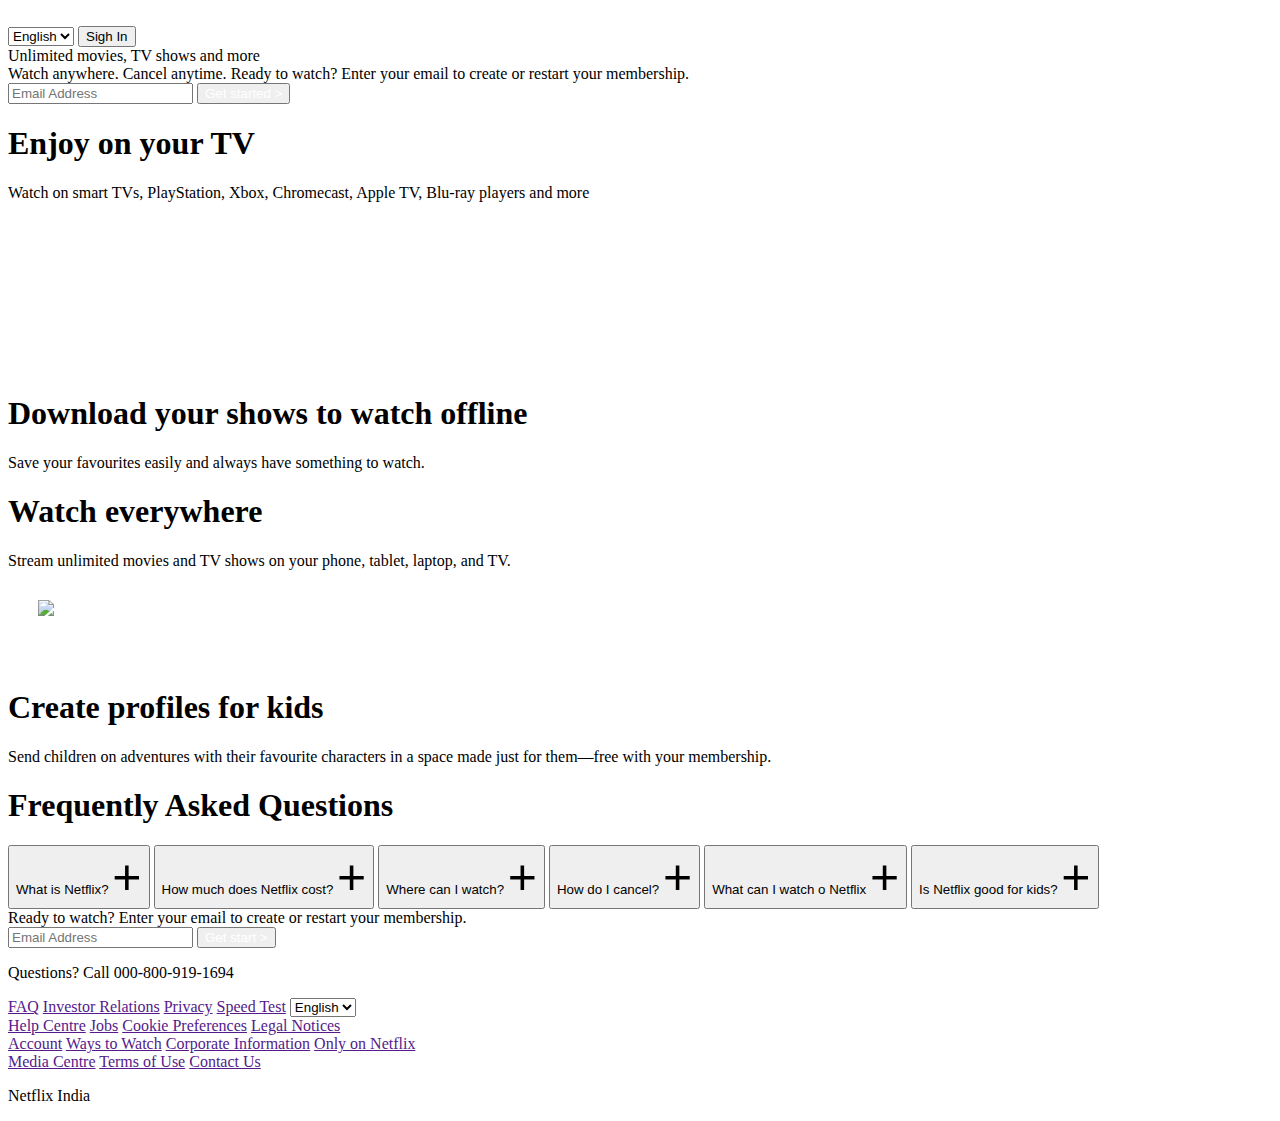
==== Netflix-clone/index.html @ 2e3f06b4 "Add 2nd Project" ====
<!DOCTYPE html>
<html lang="en">
<head>
    <meta charset="UTF-8">
    <meta name="viewport" content="width=device-width, initial-scale=1.0">
    <title>Netflix</title>
    <link rel="stylesheet" href="Netflix.css" media="">
</head>
<body>
    <div class="main">
        <nav class="nav">
            <span> <img src="assets/Netflix_Logo_PMS.png" alt="" class="img"></span>
        <div class="nav-bar">
            <select class="select">
                <option value="English">English</option>
                <option value="Hindi"> Hindi</option>
            </select>
            <button class="button-1"> Sigh In</button>
        </div> 
    </nav>
 <div class="box">
 </div>
 <div class="hero">
   <div class="text">
    <span>Unlimited movies, TV shows and</span>
      <span >
         more
        </span>
      </div>
    <span>Watch anywhere. Cancel anytime.</span>
    <span>Ready to watch? Enter your email to create or restart your membership.</span>
 </div>
 <div class="email">
    <input type="email" placeholder="Email Address" style="color: white;" class="email-input">
    <button style="color: white;" class="button-2" >Get started > </button>
 </div>
    </div>
    <div class="box-1">
       <div class="first-heading">
        <h1 class="text">Enjoy on your TV</h1>
        <span>
            Watch on smart TVs, PlayStation, Xbox, Chromecast, Apple TV, Blu-ray players and more
        </span>
       </div>
       <div class="vedio">
       <img src="assets/tv.png" alt="">
       <video src="https://assets.nflxext.com/ffe/siteui/acquisition/ourStory/fuji/desktop/video-tv-in-0819.m4v"></video>
       </div>
    </div>
    <div class="box-1">
        <div class="sec-vedio">
          <img src="assets/mobile-0819.jpg" alt="">
        </div>
        <div class="sec-heading">
         <h1 class="text">Download your shows to watch offline</h1>
         <span>
            Save your favourites easily and always have something to watch.
         </span>
        </div>
             </div>
     <div class="box-1">
        <div class="first-heading">
            <h1>Watch everywhere
        </h1>
         <span>
            Stream unlimited movies and TV shows on your phone, tablet, laptop, and TV.
         </span>
        </div>
        <div class="first-vedio">
          <img src="assets/device-pile-in.png" width="550px" style="margin: 30px;">
        </div>
     </div>
     <div class="box-1">
        <div class="sec-vedio">
        <img src="assets/children.png" alt="">
        </div>
        <div class="sec-heading">
         <h1 class="text">Create profiles for kids</h1>
         <span>
            Send children on adventures with their favourite characters in a space made just for them—free with your membership.
        </div>
     </div>
     <div class="box-2">
         <h1>Frequently Asked Questions</h1>
         <div class="third-heading">
         <button>
            <span>What is Netflix?</span>
            <span style="font-size: 50px; font-weight: 200; padding-top: 5px;">+</span>
         </button>
         <button>
            <span>How much does Netflix cost?</span>
            <span style="font-size: 50px; font-weight: 200; padding-top: 5px;">+</span>
         </button>
         <button>
            <span>Where can I watch?</span>
            <span style="font-size: 50px; font-weight: 200; padding-top: 5px;">+</span>
         </button>
         <button>
            <span>How do I cancel?</span>
            <span style="font-size: 50px; font-weight: 200; padding-top: 5px;">+</span>
         </button>
         <button>
            <span>What can I watch o Netflix</span>
            <span style="font-size: 50px; font-weight: 200; padding-top: 5px;">+</span>
         </button>
         <button>
            <span>Is Netflix good for kids?</span>
            <span style="font-size: 50px; font-weight: 200; padding-top: 5px;">+</span>
         </button>
        </div>
         <div class="user-input">
            <span class="text-1">Ready to watch? Enter your email to create or restart your membership.</span>
            <div class="email-1" id="email-2">
                <input type="email" placeholder="Email Address" style="color: white;">
                <button style="color: white; ">Get start > </button>
             </div>
         </div>
     </div>
     <div class="box-4">
        <p>Questions? Call 000-800-919-1694</p>
        <div class="box-5">
        <div class="text-2 ">
         <a href="">FAQ</a>
         <a href="">Investor Relations</a>
         <a href="">Privacy</a>
         <a href="">Speed Test</a>
        <select class="nav-bar-1">
                <option value="English">English</option>
                <option value="Hindi"> Hindi</option>
            </select>
        </div>
        <div class="text-2">
      <a href="">Help Centre</a>
      <a href="">
        Jobs</a>
      <a href="">
        
Cookie Preferences</a>
      <a href="">Legal Notices</a>
    </div>
    <div class="text-2">
   <a href="">Account</a>
   <a href="">Ways to Watch</a>
   <a href="">
    Corporate Information</a>
   <a href="">
    Only on Netflix</a>
    </div>
    <div class="text-2">
    <a href="">
        Media Centre</a>
    <a href="">
        Terms of Use</a>
    <a href="">
        Contact Us</a>
    </div>
</div>
    <p>Netflix India</p>
     </div>

     

</body>
</html>
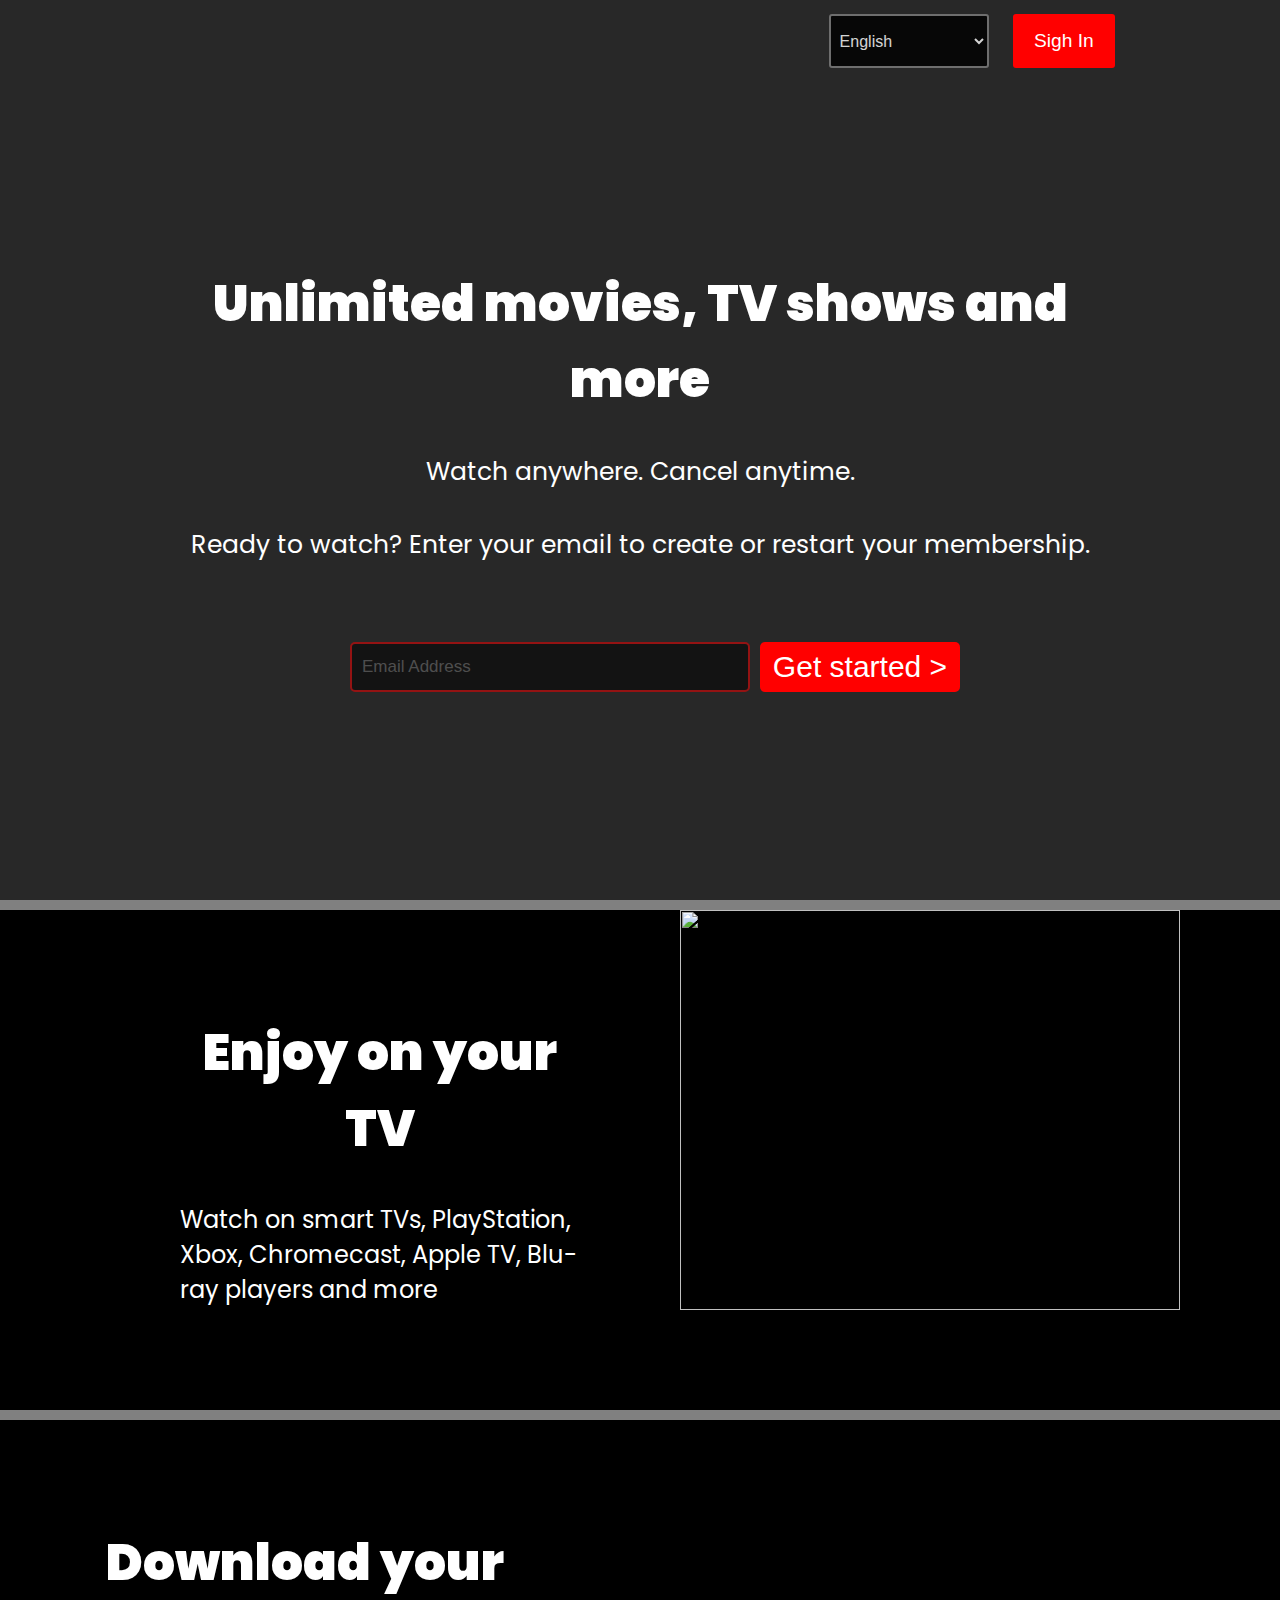
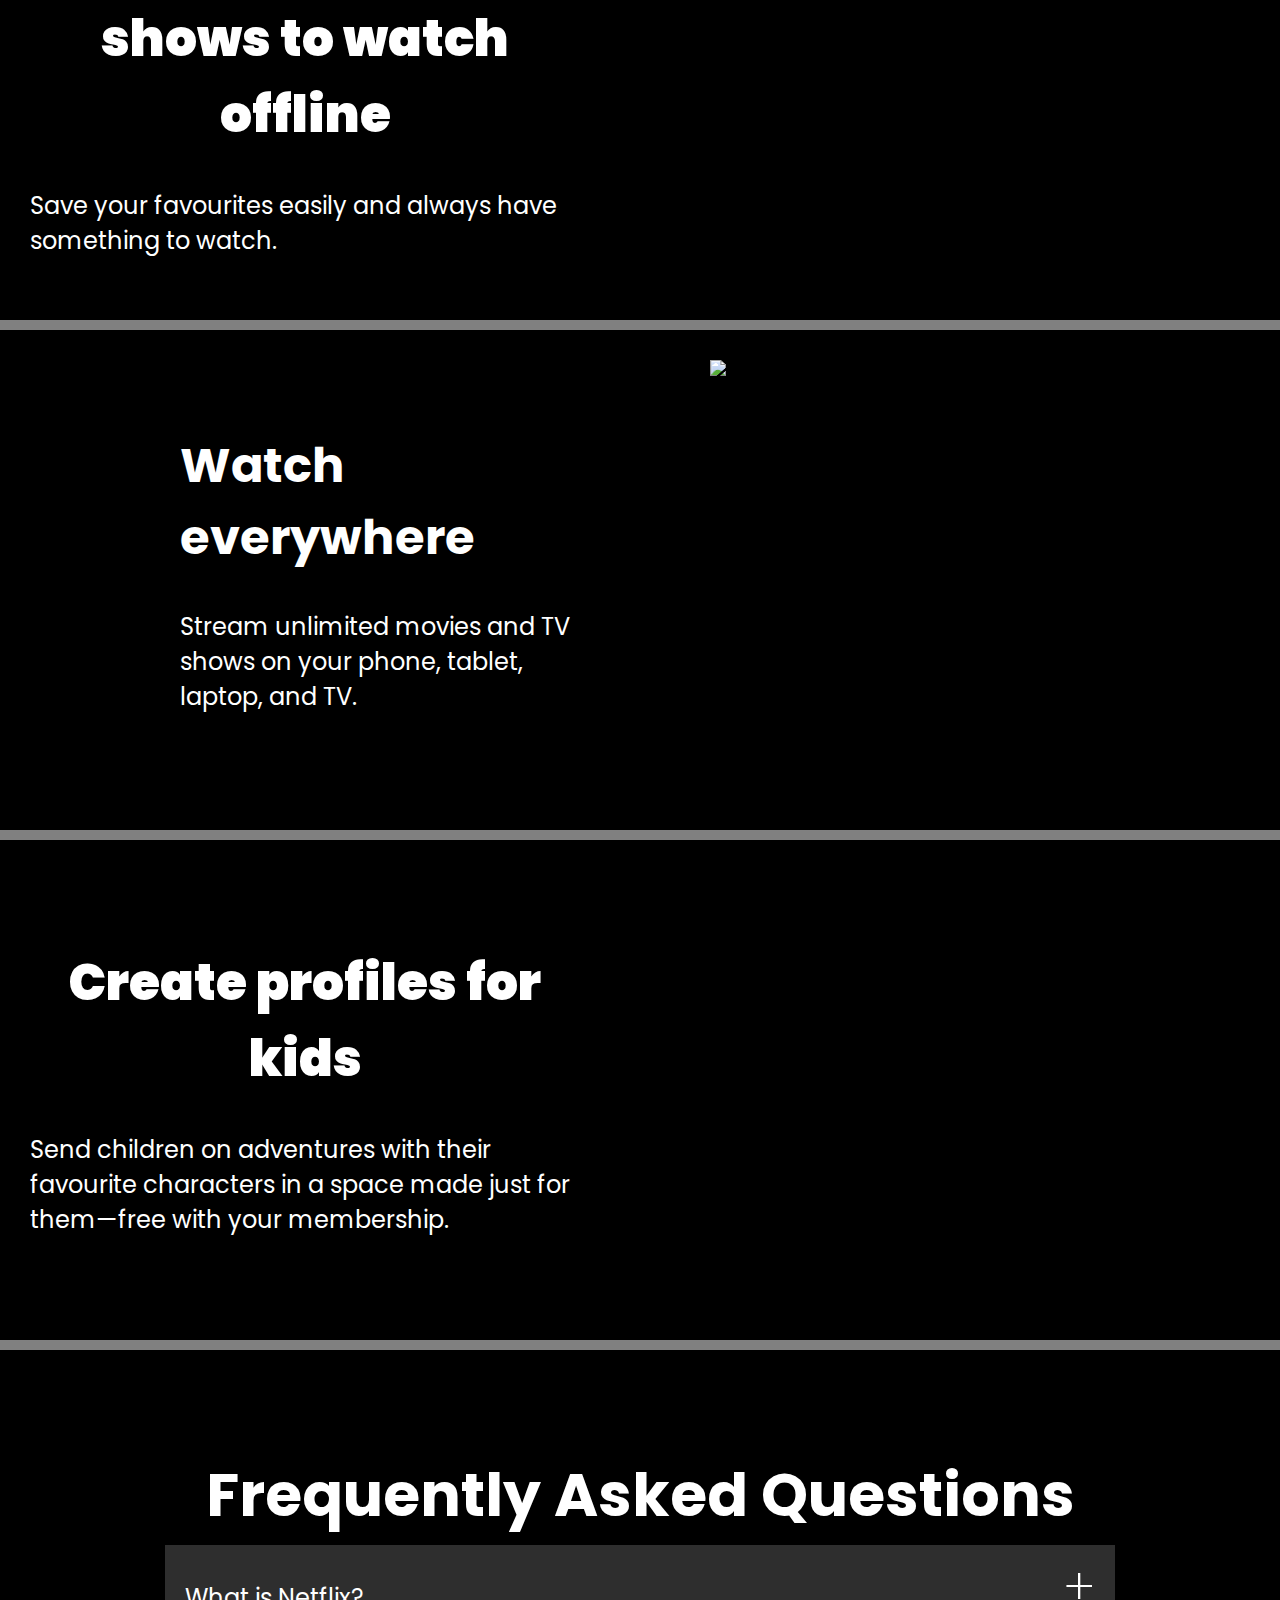
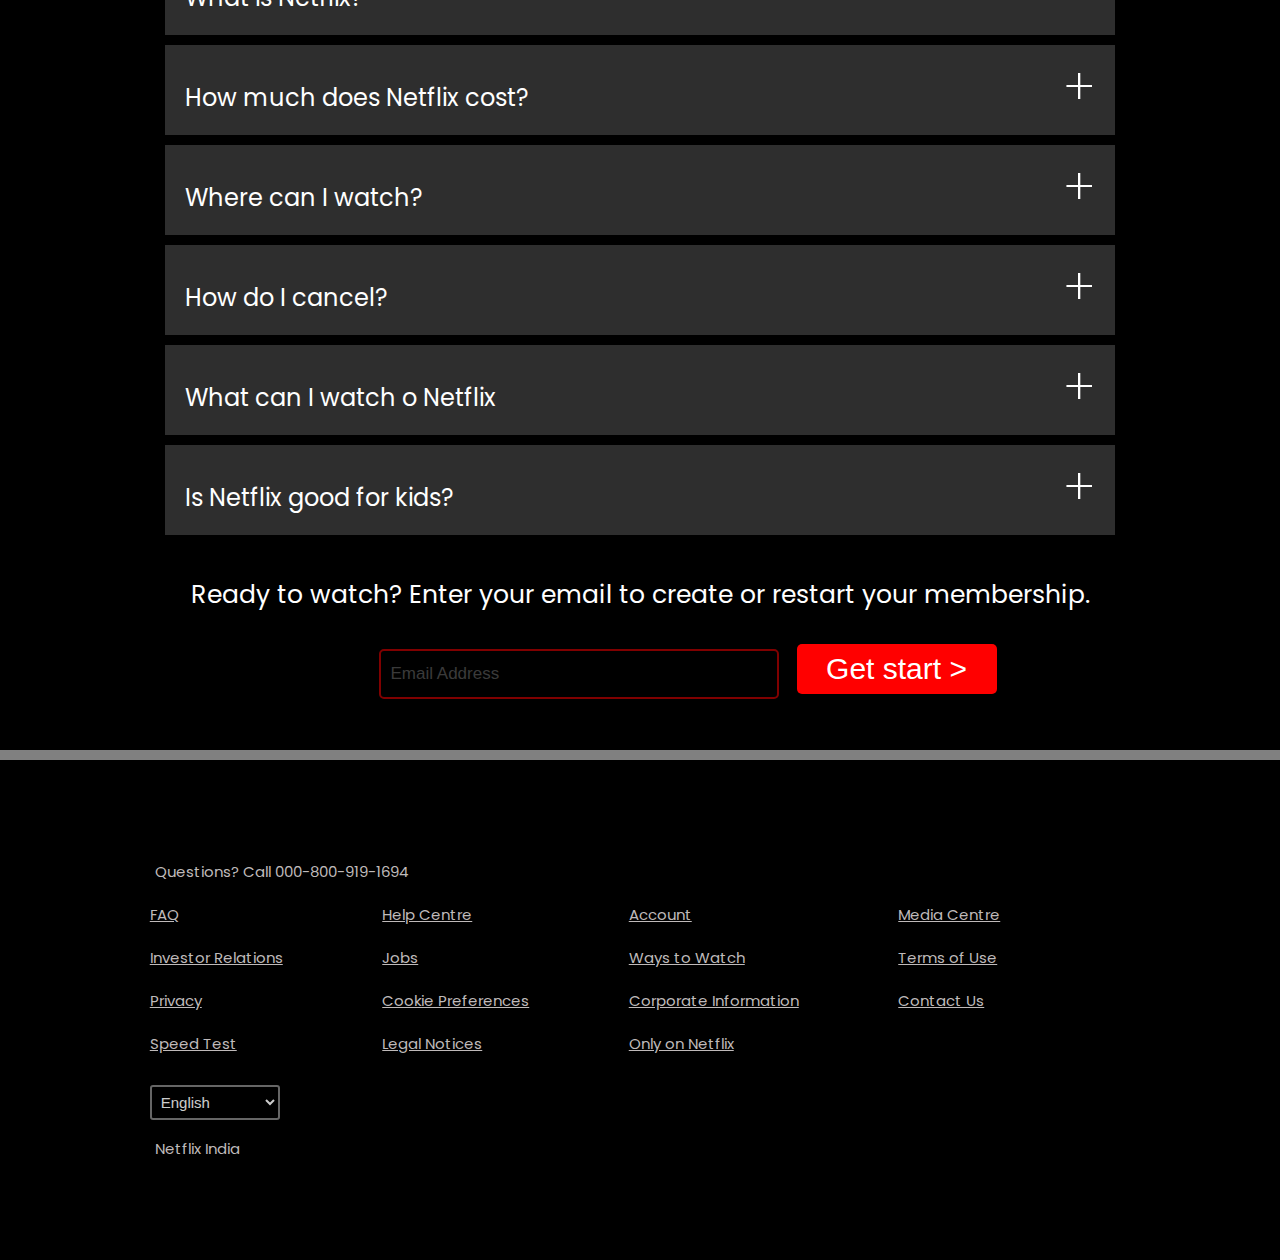
==== commit 7cf1f87e: "Update index.html" ====
--- a/Netflix-clone/index.html
+++ b/Netflix-clone/index.html
@@ -4,7 +4,7 @@
     <meta charset="UTF-8">
     <meta name="viewport" content="width=device-width, initial-scale=1.0">
     <title>Netflix</title>
-    <link rel="stylesheet" href="Netflix.css" media="">
+    <link rel="stylesheet" href="style.css" media="">
 </head>
 <body>
     <div class="main">
@@ -161,4 +161,4 @@
      
 
 </body>
-</html>+</html>
--- a/Netflix-clone/style.css
+++ b/Netflix-clone/style.css
@@ -0,0 +1,445 @@
+@import url('https://fonts.googleapis.com/css2?family=Poppins:ital,wght@0,100;0,200;0,300;0,400;0,500;0,600;0,700;0,800;0,900;1,100;1,200;1,300;1,400;1,500;1,600;1,700;1,800;1,900&display=swap');
+
+*{
+    box-sizing: border-box;
+    margin: 0;
+    padding: 0;
+    list-style: none;
+    
+}
+body{
+    background-color: gray;
+}
+.main{
+    background-image: url(assets/first_image.jpg);
+    background-position: center center;
+    background-size: max(1200px, 100vw);
+    background-repeat: no-repeat;
+    height: 100vh;
+    position: relative;
+    margin-bottom:10px ;
+    overflow: hidden;
+    
+}
+.box{
+     height: 100vh;
+    width: 100%;
+    opacity: 0.69;
+    background-color: black;
+    position: absolute;
+     top: 0;
+
+}
+
+.nav{
+   width: 75vw;
+    margin: auto;
+    display: flex;
+    align-items: center;
+    justify-content: space-between;
+    height: 62px;   
+}
+.img{
+    color: red;
+    width: 18vw;
+    position: relative;
+    z-index: 20;
+}
+
+.select{
+    margin-top:20px;
+    color: white;
+    position: relative;
+    z-index: 20;
+    background-color: black;
+    opacity: .8;
+    border-radius: 3px;
+    font-size: 1rem;
+    height: 6vh;
+    padding: 5px 5px 5px 5px;
+    width: 10em;
+    border: 2px solid gray;
+}
+
+.button-1{
+    margin-left: 20px;
+    margin-right: 5px;
+    color: white;
+    position: relative;
+    z-index: 20;
+    border-radius: 1.5px;
+    font-size: 1.2rem;
+    height: 6vh;
+    width: 8vw;
+    border-radius: 3px;
+    border: none;
+    background-color: red;
+}
+@media all and (max-width : 650px ) and (min-width : 240px) {
+    .main{
+        
+        height: 60vh;
+        background-size: cover;
+    }
+    .box{
+       height: 60vh;
+    }
+    .nav{
+        width: 100vw;
+        height: 7vh;
+        justify-content: space-between;
+        margin-bottom: 7vh;
+        
+    }
+    .select{
+        font-size: 2.5vw;
+        margin-left: 0;
+        width: 18vw;
+        height: 4vh;
+    }
+    .button-1{
+        font-size: 3vw;
+        width: 10vw;
+        height: 4vh;
+        margin-left: 2px;
+    }
+}
+.hero{
+    margin: 170px;
+    margin-bottom: 10px;
+    position: relative;
+    z-index: 20;
+    height: 40%;
+    display: flex;
+    align-items: center;
+    justify-content: center;
+    flex-direction: column;
+    color: white;
+    font-size: 25px;
+    font-family: "poppins", sans-serif;
+    font-weight: 400;
+    font-style: normal;
+    background-size: max(1200px, 100vw);
+    /* overflow: hidden; */
+}
+.text{
+    text-align: center;
+    font-family: "poppins", sans-serif;
+    font-weight: 900;
+    font-style: normal;
+    font-size: 50px;
+    padding-top: 5px;
+}
+span{
+    padding-top: 35px;
+}
+.email{
+    margin-top: 50px;
+    margin-left: 250px;
+    position: relative;
+    z-index: 20;
+    display: flex;
+    background-size: max(1200px, 100vw);
+    align-items: center;
+    
+}
+input{
+    color: white;
+    padding-left: 10px;
+    font-size: 17px;
+    margin-left: 100px;
+    height: 50px;
+    width: 400px;
+    opacity: .5;
+    background-color: black;
+     border: 2px solid red;
+     border-radius: 5px;
+}
+.button-2{
+    color: white;
+    font-size: 30px;
+    margin-left: 10px;
+    background-color: red;
+    height: 50px;
+    width: 200px;
+   border: none;
+   border-radius: 5px;
+}
+@media all and (max-width : 650px) and (min-width : 240px){
+    .hero{
+        height: 30vh;
+        width: 70vw;
+        margin: 0 10vh 0 10vh;
+        font-size: 2vh;
+        text-align: center;
+       }
+       .text{
+           font-weight: 600;
+           font-size: 4vh;
+       }
+       .email{
+        margin-top: 1vh;
+        height: 18vh;
+        width: 70vw;
+        margin-left: 10vh;
+        display: flex;
+        flex-direction: column;
+       }
+       .email-input{
+        margin: 10px 0 10px 0;
+        width: 70vw;
+        height: 5vh;
+        border: 2px solid white;
+       }
+      .button-2{
+        font-size: 2.5vh;
+        width: 27vw;
+        height: 5vh;
+      }
+      span{
+        padding:5px;
+      }
+}
+.box-1{
+    color: white;
+    position: relative;
+    z-index: 20;
+    display: flex;
+    background-color: black;
+    height: 500px;
+    font-size: 1.5rem;
+    font-family: "poppins", sans-serif;
+    font-weight: 400;
+    font-style: normal;
+    margin-bottom: 10px;
+    background-size: max(1200px, 100vw);
+}
+.first-heading{
+    padding-left: 150px;
+    padding-top: 100px;
+    margin-right: 100px;
+    display: flex;
+    flex-direction: column;
+    width: 550px;
+    height: 200px;
+    margin-left: 30px;
+}
+.vedio{
+    position: relative;
+    z-index: 20;
+    width: 450px;
+    height: 400px;
+   
+}
+
+.vedio img{
+margin-bottom: 100px;
+    width: 500px;
+    height: 400px;
+    position: relative;
+   
+}
+video{
+z-index: -1;
+    width: 400px;
+    height: 200px;
+    background-size: cover;
+}
+#video{
+    z-index: 20;
+    left: 20px;
+    margin-bottom: 100px;
+    width: 480px;
+    height: 270px;
+    position: absolute;
+}
+.vedio-1{
+    margin-left: 100px;
+    height: 50px;
+}
+.sec-heading{
+    padding-top: 100px;
+    display: flex;
+    flex-direction: column;
+    width: 550px;
+    height: 200px;
+    margin-left: 30px;
+}
+@media all and (max-width : 650px) and (min-width : 240px){
+    .box-1{
+    display: flex;
+    flex-direction: column;
+    height: 90vh;
+    font-size: 1.5rem;
+    font-family: "poppins", sans-serif;
+    font-weight: 300;
+    font-style: normal;
+    padding: 0;
+    }
+    .first-heading{
+        /* justify-content: center; */
+        display: flex;
+        flex-direction: column;
+        width: 90vw;
+        height: 30vh;
+    
+    }
+    .box-1 h1{
+        font-size: larger;
+    }
+.vedio img{
+    align-items: center;
+    width: 60vw;
+    height: 50vh;
+    position: relative;
+}
+.play{
+       z-index: -5;
+        width:30vw;
+        height: 65vh;
+        
+}
+}
+.box-2{
+    color: white;
+    padding: 100px;
+    position: relative;
+    z-index: 20;
+    display: flex;
+    flex-direction: column;
+    justify-content: center;
+    justify-content: space-evenly;
+    align-items: center;
+    background-color: black;
+    height: 1000px;
+    font-size: 30px;
+    font-family: "poppins", sans-serif;
+    font-weight: 400;
+    font-style: normal;
+    margin-bottom: 10px;
+    background-size: max(1200px, 100vw);
+}
+.box-2 button{
+    border: none;
+    height: 200px;
+    width: 850px;
+    margin: 5px;
+    /* margin-bottom: 300px; */
+    background-color: rgba(128, 128, 128, 0.36);
+    color: white;
+}
+.third-heading button{
+    display: flex;
+    flex-direction: row;
+    height: 90px;
+    width: 950px;
+    padding-left:20px ;
+    padding-right:20px ;
+    justify-content: space-between;
+    font-size: 32px;
+    font-family: "poppins", sans-serif;
+    font-weight: 400;
+    font-style: normal;
+    margin-bottom:10px ;
+}
+.third-heading span{
+    margin-bottom: 50px;
+    font-size: 1.5rem;
+}
+#email-2{
+    margin-top: 5px;
+}
+.user-input{
+    display: flex;
+    flex-direction: column;
+    width: 950px;
+    height: 150px;
+    justify-content: center;
+    align-items: center;
+}
+.text-1{
+    font-size: 25px;
+    font-family: "poppins", sans-serif;
+    font-weight: 400;
+    font-style: normal;
+    margin-bottom:20px ;
+}
+.user-input button{
+    color: white;
+    font-size: 30px;
+    margin-left: 10px;
+    background-color: red;
+    height: 50px;
+    width: 200px;
+   border: none;
+   border-radius: 5px;
+}
+
+.email-1 input{
+    color: white;
+    padding-left: 10px;
+    font-size: 17px;
+    height: 50px;
+    width: 400px;
+    opacity: .5;
+    background-color: black;
+     border: 2px solid red;
+     border-radius: 5px;
+}
+
+.box-4{
+    justify-content: space-around;
+    color: rgb(191, 186, 186);
+    position: relative;
+    z-index: 20;
+    display: flex;
+    flex-direction: column;
+    background-color: black;
+    height: 500px;
+    font-size: 15px;
+    background-size: max(1200px, 100vw);
+    font-family: "poppins", sans-serif;
+    font-weight: 400;
+    font-style: normal;
+    padding: 100px;
+}
+.box-5{
+    justify-content: space-around;
+    position: relative;
+    z-index: 20;
+    display: flex;
+    flex-direction: row;
+    height: 350px;
+    width: 950px;
+    font-size: 15px;
+    font-family: "poppins", sans-serif;
+    font-weight: 400;
+    font-style: normal;
+}
+.nav-bar-1 {
+    margin-left: 10px;
+    margin-top:20px;
+    color: white;
+    position: relative;
+    z-index: 20;
+    background-color: black;
+    opacity: .8;
+    border-radius: 3px;
+    font-size: 15px;
+    height: 35px;
+    padding: 5px 15px 5px 5px;
+    width: 130px;
+    border: 2px solid gray;
+}
+.text-2{
+    display: flex;
+    flex-direction: column;
+    margin: 10px;
+}
+.text-2 a{
+    color: rgb(191, 186, 186);
+    margin: 10px;
+}
+.box-4 p{
+    margin-left: 55px;
+}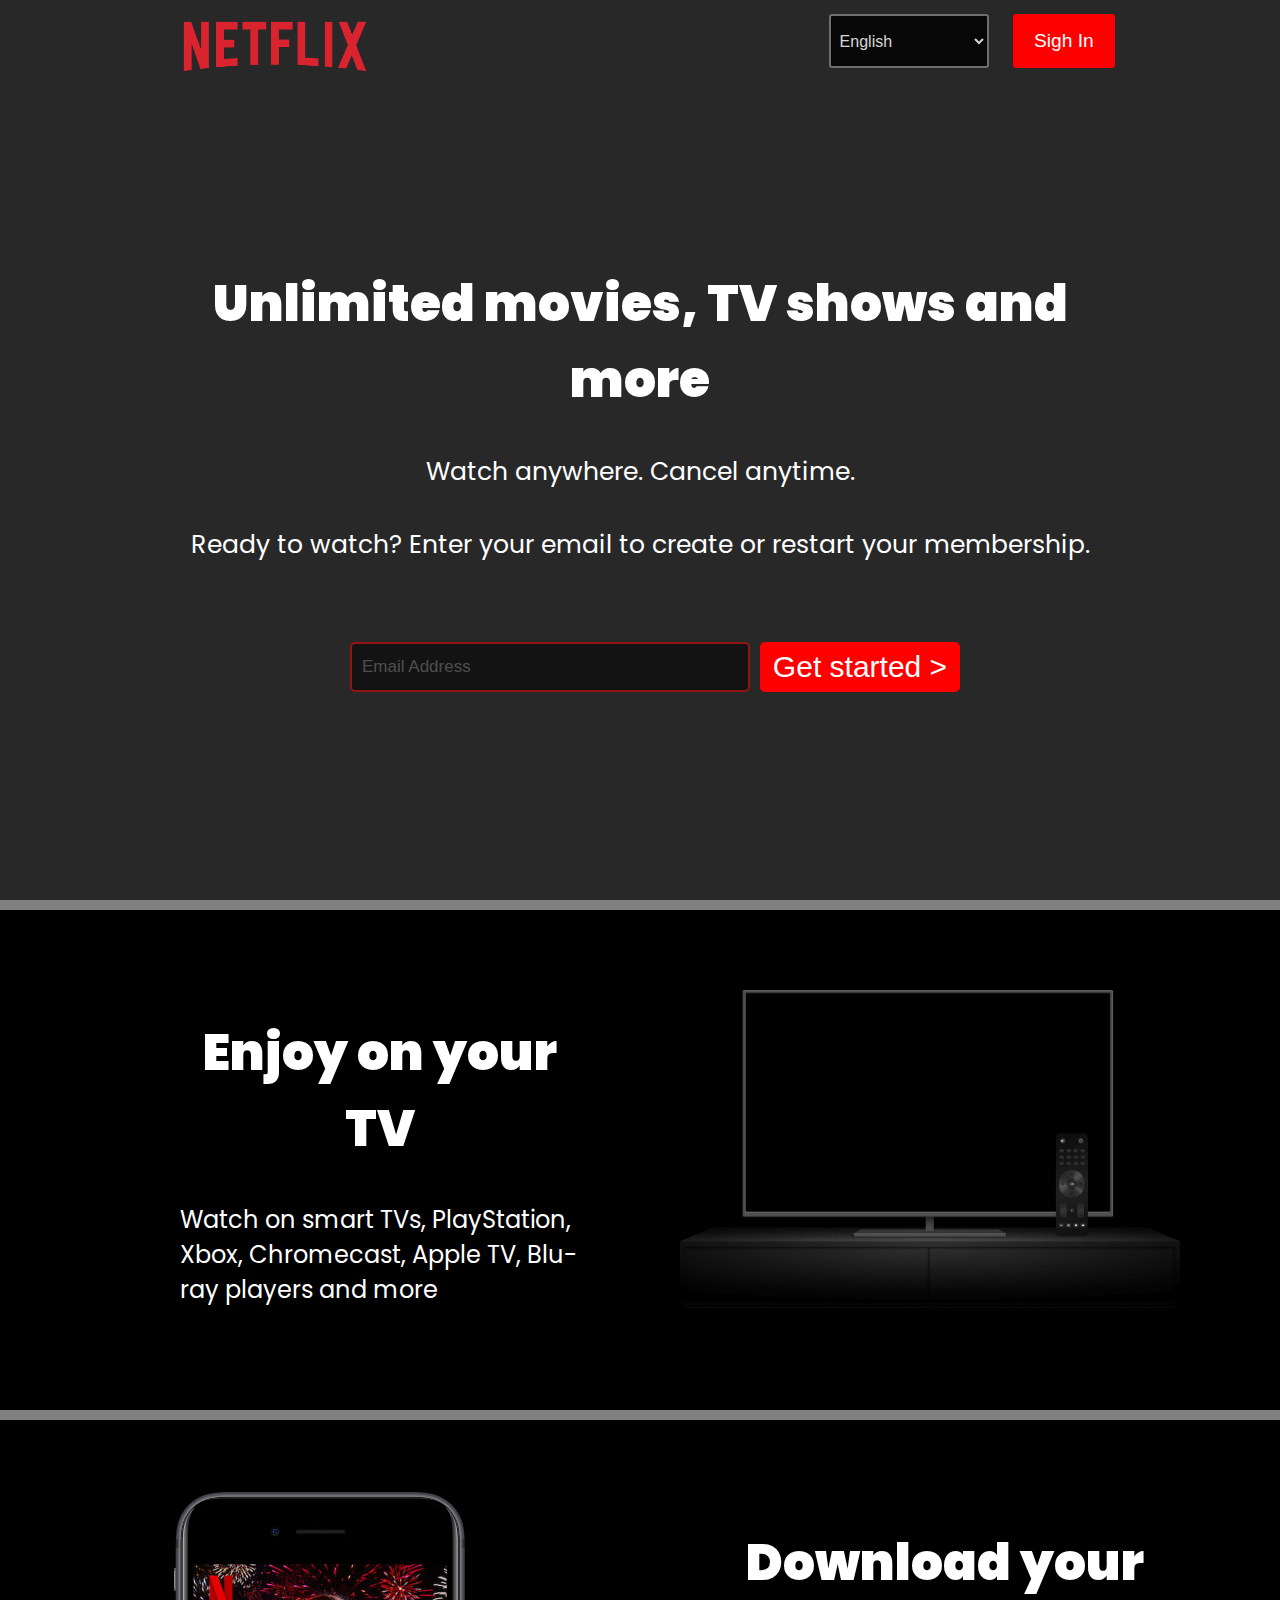
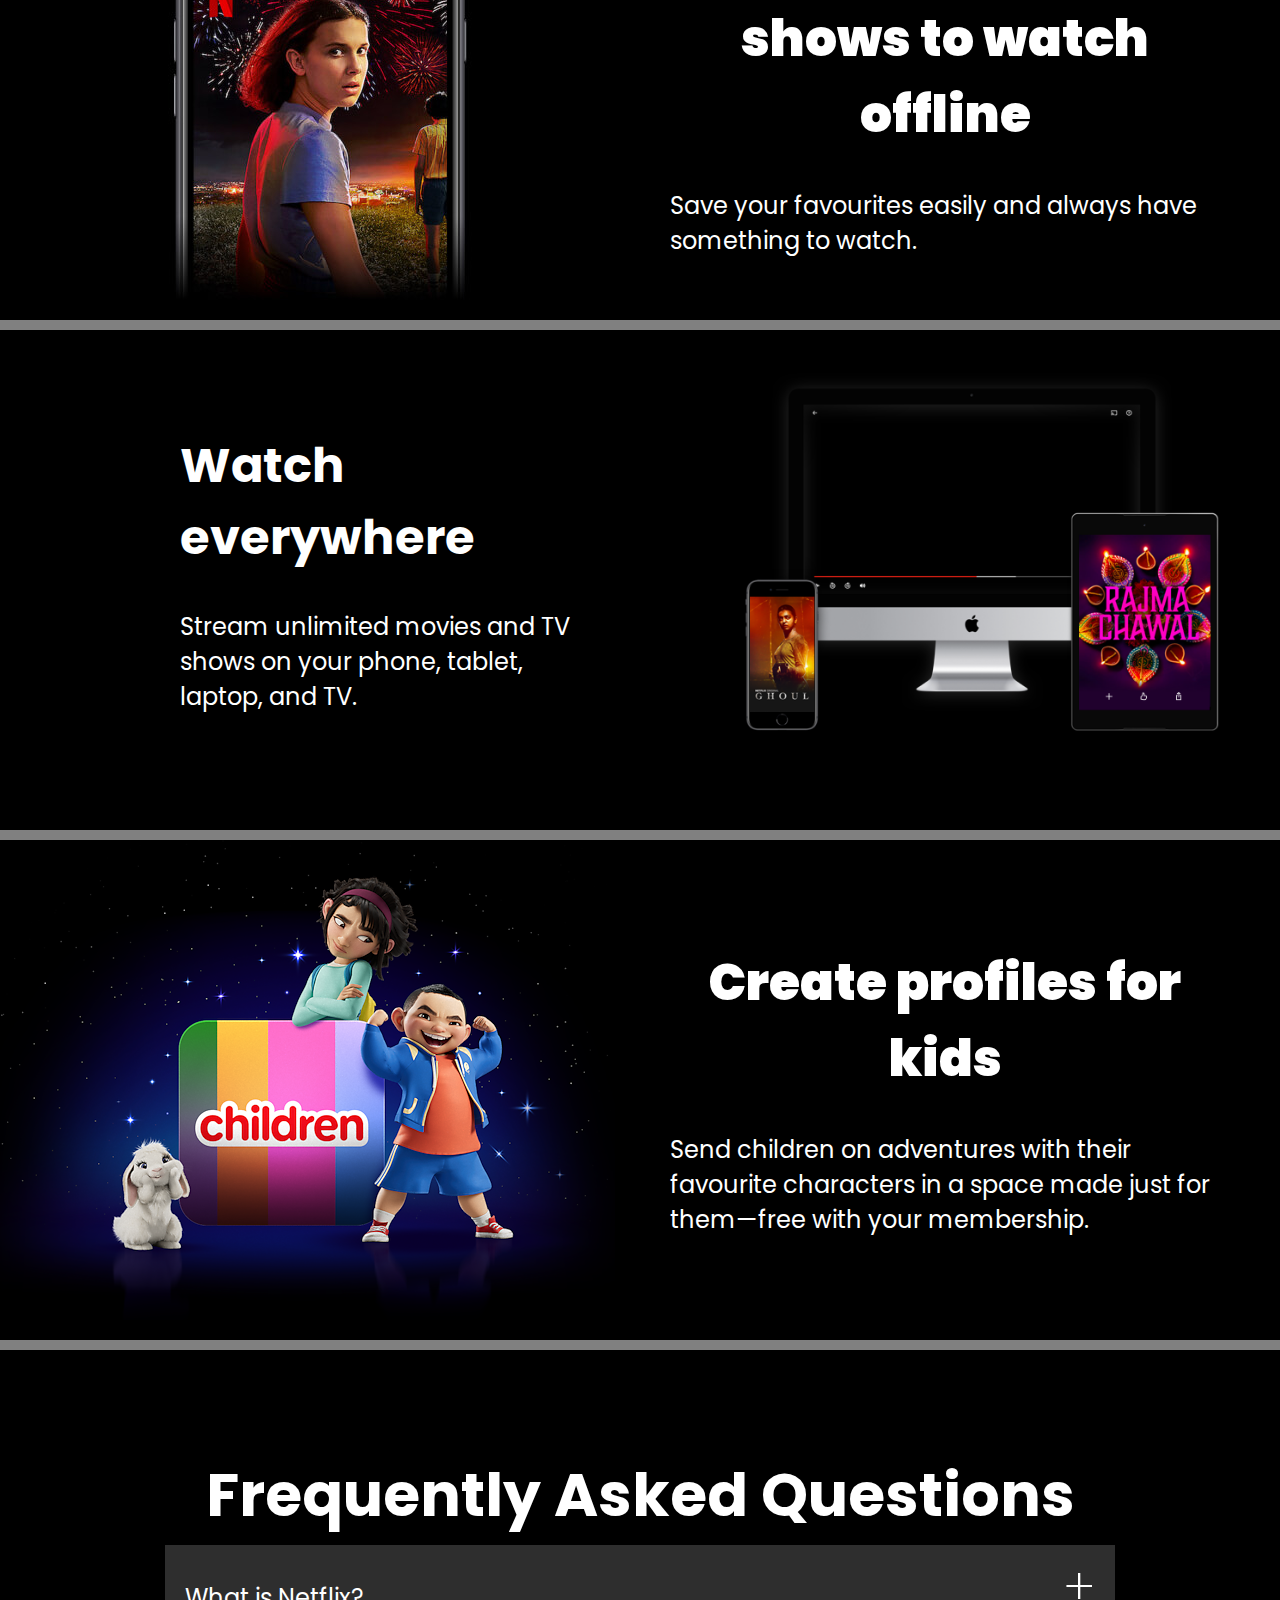
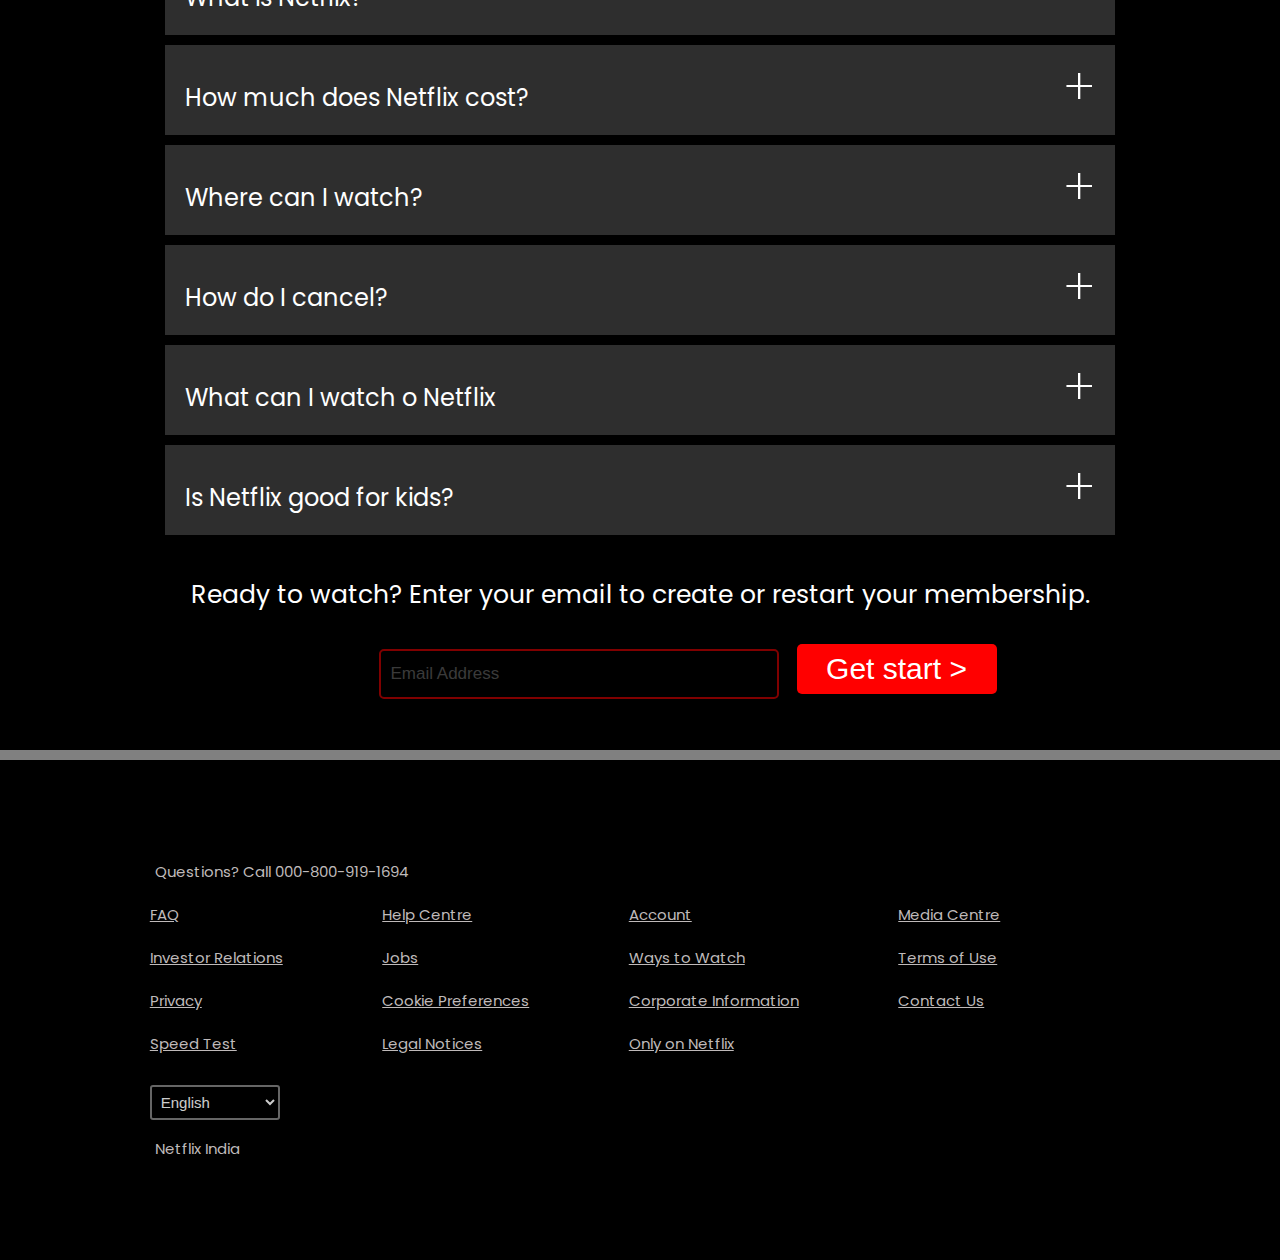
==== commit 1408e339: "Update index.html" ====
--- a/Netflix-clone/index.html
+++ b/Netflix-clone/index.html
@@ -9,7 +9,7 @@
 <body>
     <div class="main">
         <nav class="nav">
-            <span> <img src="assets/Netflix_Logo_PMS.png" alt="" class="img"></span>
+            <span> <img src="Netflix_Logo_PMS.png" alt="" class="img"></span>
         <div class="nav-bar">
             <select class="select">
                 <option value="English">English</option>
@@ -43,13 +43,13 @@
         </span>
        </div>
        <div class="vedio">
-       <img src="assets/tv.png" alt="">
+       <img src="tv.png" alt="">
        <video src="https://assets.nflxext.com/ffe/siteui/acquisition/ourStory/fuji/desktop/video-tv-in-0819.m4v"></video>
        </div>
     </div>
     <div class="box-1">
         <div class="sec-vedio">
-          <img src="assets/mobile-0819.jpg" alt="">
+          <img src="mobile-0819.jpg" alt="">
         </div>
         <div class="sec-heading">
          <h1 class="text">Download your shows to watch offline</h1>
@@ -67,12 +67,12 @@
          </span>
         </div>
         <div class="first-vedio">
-          <img src="assets/device-pile-in.png" width="550px" style="margin: 30px;">
+          <img src="device-pile-in.png" width="550px" style="margin: 30px;">
         </div>
      </div>
      <div class="box-1">
         <div class="sec-vedio">
-        <img src="assets/children.png" alt="">
+        <img src="children.png" alt="">
         </div>
         <div class="sec-heading">
          <h1 class="text">Create profiles for kids</h1>
